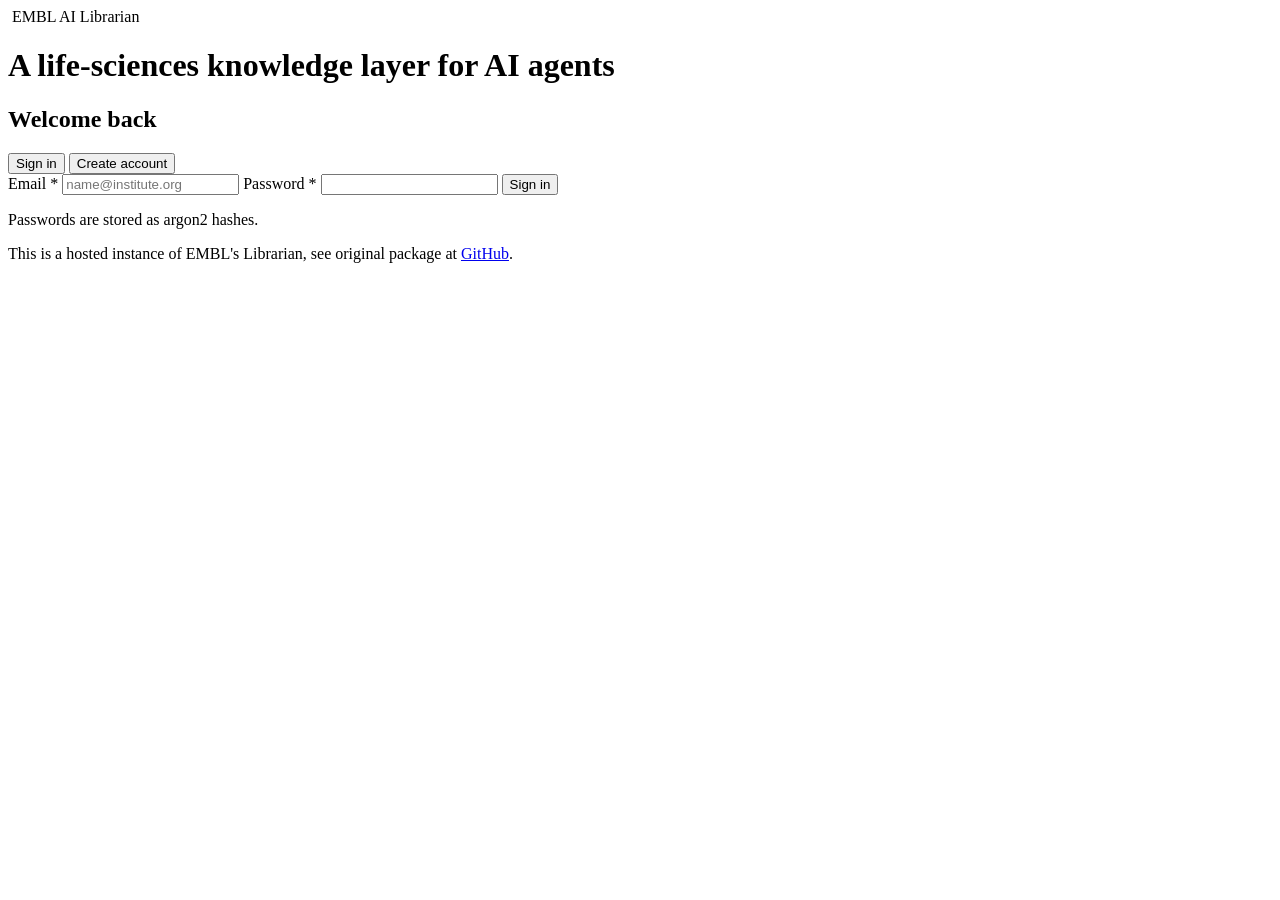
==== app/static/login.html @ 0dabe13e "Initial commit" ====
<!doctype html>
<html lang="en">
<head>
  <meta charset="utf-8">
  <meta name="viewport" content="width=device-width, initial-scale=1">
  <title>Sign in · Librarian</title>
  <link rel="icon" href="/logo.png" type="image/png">
  <link rel="preconnect" href="https://fonts.googleapis.com">
  <link rel="preconnect" href="https://fonts.gstatic.com" crossorigin>
  <link rel="stylesheet" href="https://fonts.googleapis.com/css2?family=Inter:wght@400;500;600&family=Source+Serif+4:opsz,wght@8..60,400;8..60,600&display=swap">
  <link rel="stylesheet" href="/styles.css">
  <script>
    try { document.documentElement.dataset.theme = localStorage.getItem("theme") || (matchMedia("(prefers-color-scheme: dark)").matches ? "dark" : "light"); }
    catch { document.documentElement.dataset.theme = "light"; }
  </script>
  <script type="module" src="/login.js"></script>
</head>
<body>
  <div class="auth">
    <header class="brand">
      <img class="logo" src="/logo.png" alt="">
      EMBL AI Librarian
    </header>

    <main class="auth-center">
      <h1>A life-sciences knowledge layer for AI agents</h1>
      <form class="auth-card" id="auth-form" novalidate>
        <h2 id="auth-title">Welcome back</h2>
        <div class="tabs" role="tablist">
          <button type="button" class="active" data-mode="login" role="tab">Sign in</button>
          <button type="button" data-mode="register" role="tab">Create account</button>
        </div>
        <label class="field" id="email-field">Email <span class="req">*</span>
          <input name="email" type="email" autocomplete="email" autocapitalize="off" spellcheck="false" maxlength="254"
                 placeholder="name@institute.org" aria-describedby="email-status" required>
          <span class="field-status" id="email-status" aria-live="polite" hidden></span>
        </label>
        <label class="field">Password <span class="req">*</span>
          <input name="password" type="password" autocomplete="current-password" required>
        </label>
        <!-- Create account only; setMode() shows them. -->
        <label class="field register-only" hidden>Institution / Company <span class="req">*</span>
          <input name="institution" autocomplete="organization" maxlength="200" required>
        </label>
        <label class="field register-only" hidden>Position <span class="req">*</span>
          <input name="position" autocomplete="organization-title" maxlength="200" placeholder="e.g. PhD student, Research scientist" required>
        </label>
        <p class="form-error" id="auth-error" role="alert" hidden></p>
        <button class="btn primary wide" type="submit" id="auth-submit">Sign in</button>
        <p class="hint" id="auth-hint">Passwords are stored as argon2 hashes.</p>
      </form>
    </main>

    <footer class="auth-foot">
      This is a hosted instance of EMBL's Librarian, see original package at
      <a href="https://github.com/petroni-lab/librarian/" target="_blank" rel="noopener">GitHub</a>.
    </footer>
  </div>
</body>
</html>
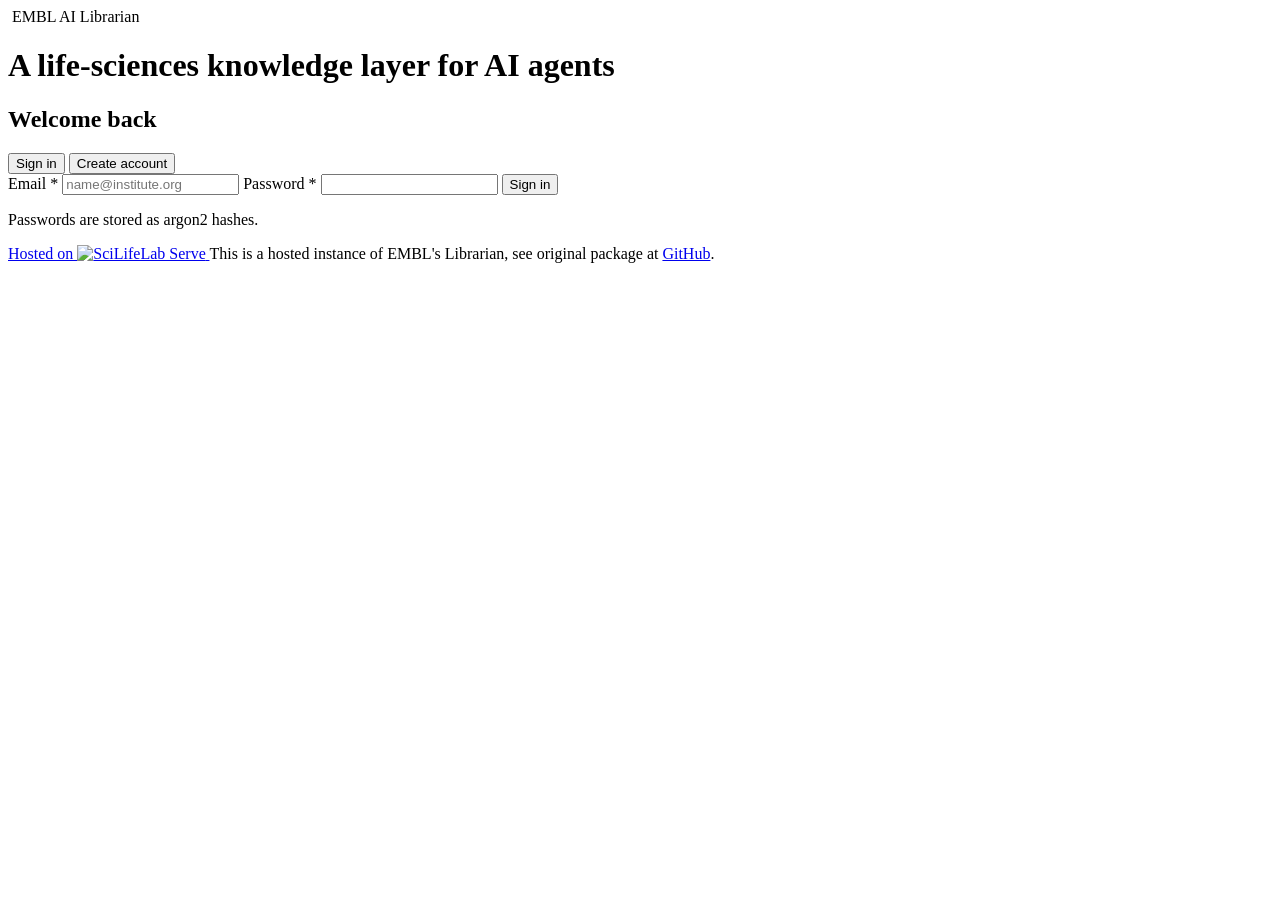
==== commit f674480f: "add serve logo" ====
--- a/app/static/login.html
+++ b/app/static/login.html
@@ -39,6 +39,10 @@
           <input name="password" type="password" autocomplete="current-password" required>
         </label>
         <!-- Create account only; setMode() shows them. -->
+        <label class="field register-only" id="confirm-field" hidden>Confirm password <span class="req">*</span>
+          <input name="confirm_password" type="password" autocomplete="new-password" aria-describedby="confirm-status" required>
+          <span class="field-status" id="confirm-status" aria-live="polite" hidden></span>
+        </label>
         <label class="field register-only" hidden>Institution / Company <span class="req">*</span>
           <input name="institution" autocomplete="organization" maxlength="200" required>
         </label>
@@ -52,6 +56,10 @@
     </main>
 
     <footer class="auth-foot">
+      <a class="hosted" href="https://serve.scilifelab.se" target="_blank" rel="noopener">
+        Hosted on
+        <img class="serve-logo" src="/serve-light.svg" alt="SciLifeLab Serve">
+      </a>
       This is a hosted instance of EMBL's Librarian, see original package at
       <a href="https://github.com/petroni-lab/librarian/" target="_blank" rel="noopener">GitHub</a>.
     </footer>
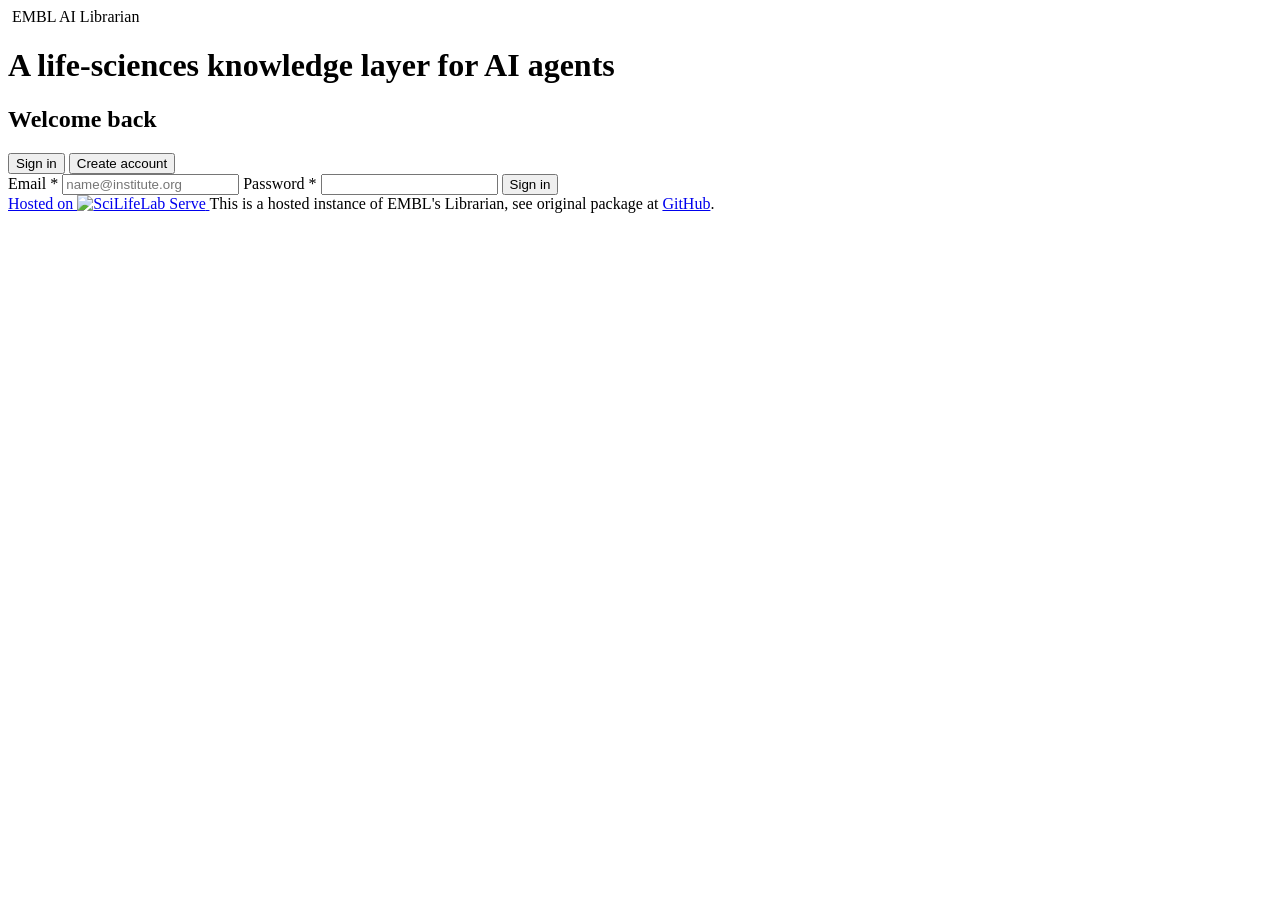
==== commit adc11079: "enable include Supplementary Docs as optional toggle" ====
--- a/app/static/login.html
+++ b/app/static/login.html
@@ -51,7 +51,7 @@
         </label>
         <p class="form-error" id="auth-error" role="alert" hidden></p>
         <button class="btn primary wide" type="submit" id="auth-submit">Sign in</button>
-        <p class="hint" id="auth-hint">Passwords are stored as argon2 hashes.</p>
+        <p class="hint register-only" hidden>Passwords need at least 8 characters.</p>
       </form>
     </main>
 
